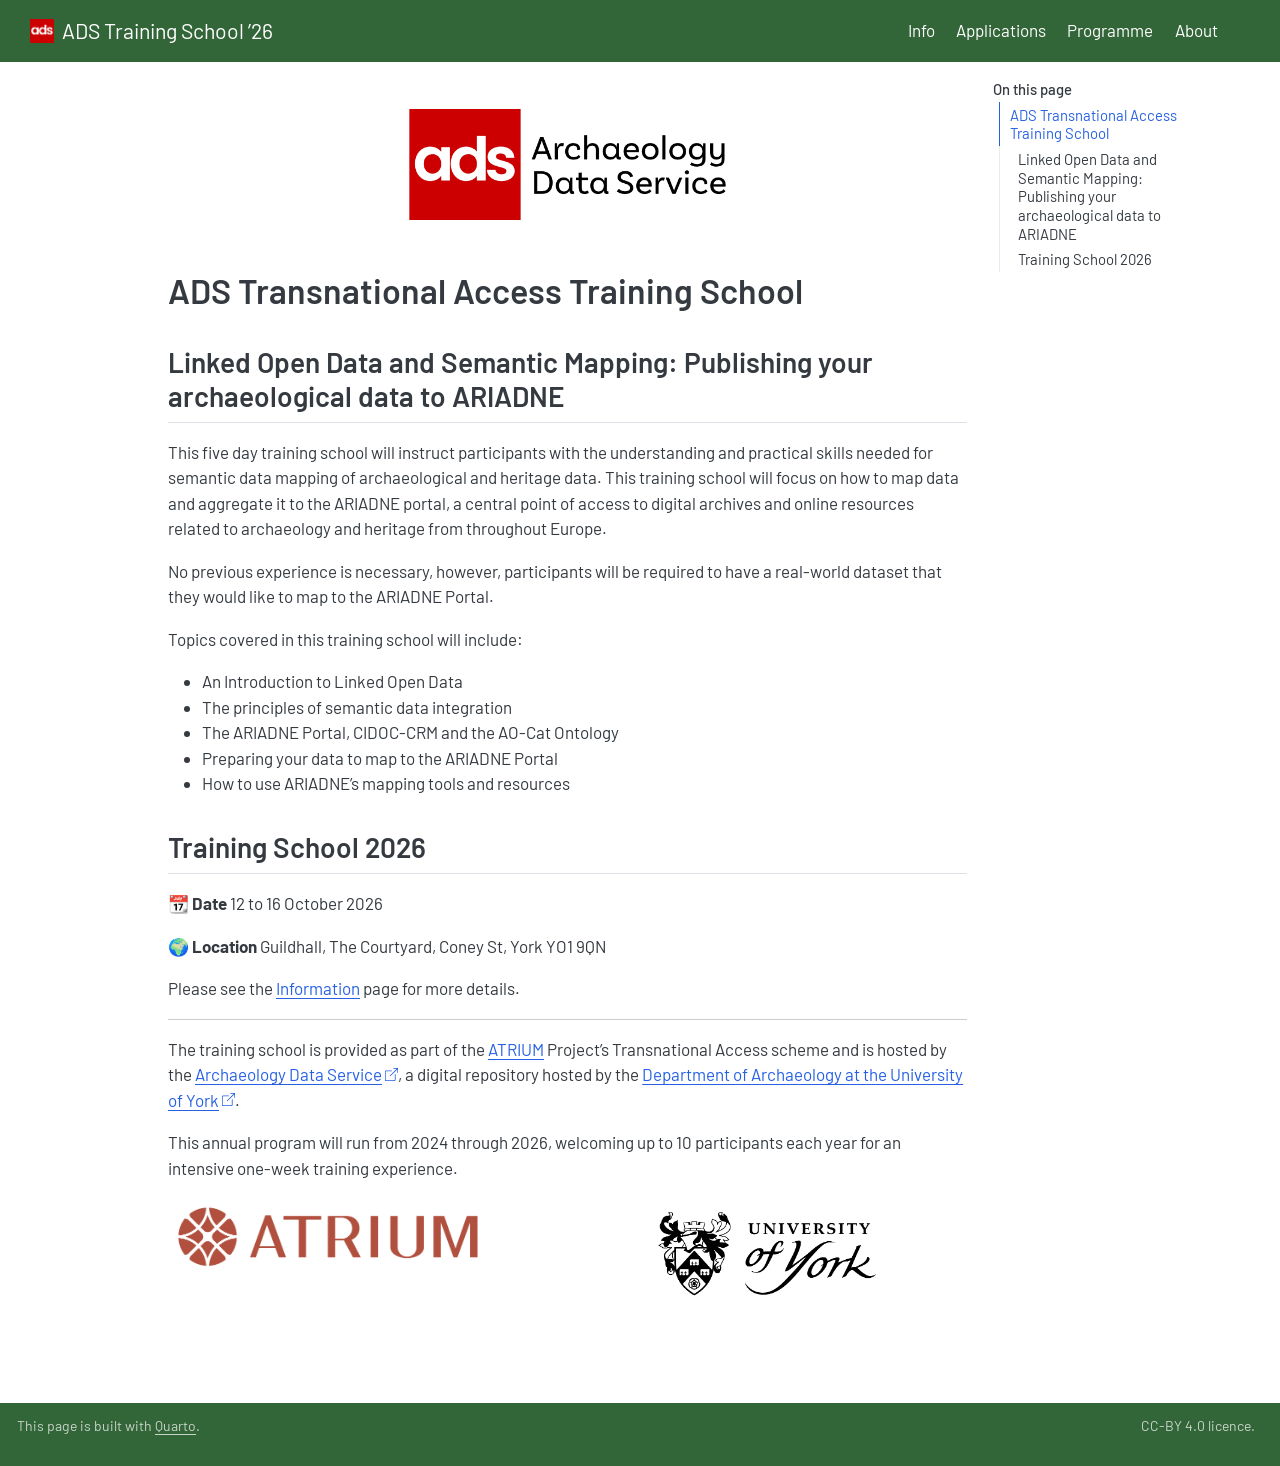
==== docs/index.html @ 08a2dcab "add docs folder" ====
<!DOCTYPE html>
<html xmlns="http://www.w3.org/1999/xhtml" lang="en" xml:lang="en"><head>

<meta charset="utf-8">
<meta name="generator" content="quarto-1.7.31">

<meta name="viewport" content="width=device-width, initial-scale=1.0, user-scalable=yes">


<title>ADS Training School ’26</title>
<style>
code{white-space: pre-wrap;}
span.smallcaps{font-variant: small-caps;}
div.columns{display: flex; gap: min(4vw, 1.5em);}
div.column{flex: auto; overflow-x: auto;}
div.hanging-indent{margin-left: 1.5em; text-indent: -1.5em;}
ul.task-list{list-style: none;}
ul.task-list li input[type="checkbox"] {
  width: 0.8em;
  margin: 0 0.8em 0.2em -1em; /* quarto-specific, see https://github.com/quarto-dev/quarto-cli/issues/4556 */ 
  vertical-align: middle;
}
</style>


<script src="site_libs/quarto-nav/quarto-nav.js"></script>
<script src="site_libs/clipboard/clipboard.min.js"></script>
<script src="site_libs/quarto-search/autocomplete.umd.js"></script>
<script src="site_libs/quarto-search/fuse.min.js"></script>
<script src="site_libs/quarto-search/quarto-search.js"></script>
<meta name="quarto:offset" content="./">
<link href="./images/ads.png" rel="icon" type="image/png">
<script src="site_libs/quarto-html/quarto.js" type="module"></script>
<script src="site_libs/quarto-html/tabsets/tabsets.js" type="module"></script>
<script src="site_libs/quarto-html/popper.min.js"></script>
<script src="site_libs/quarto-html/tippy.umd.min.js"></script>
<script src="site_libs/quarto-html/anchor.min.js"></script>
<link href="site_libs/quarto-html/tippy.css" rel="stylesheet">
<link href="site_libs/quarto-html/quarto-syntax-highlighting-e1a5c8363afafaef2c763b6775fbf3ca.css" rel="stylesheet" id="quarto-text-highlighting-styles">
<script src="site_libs/bootstrap/bootstrap.min.js"></script>
<link href="site_libs/bootstrap/bootstrap-icons.css" rel="stylesheet">
<link href="site_libs/bootstrap/bootstrap-76c09b78791340f88bb5b484cc3c802a.min.css" rel="stylesheet" append-hash="true" id="quarto-bootstrap" data-mode="light">
<script id="quarto-search-options" type="application/json">{
  "location": "navbar",
  "copy-button": false,
  "collapse-after": 3,
  "panel-placement": "end",
  "type": "overlay",
  "limit": 50,
  "keyboard-shortcut": [
    "f",
    "/",
    "s"
  ],
  "language": {
    "search-no-results-text": "No results",
    "search-matching-documents-text": "matching documents",
    "search-copy-link-title": "Copy link to search",
    "search-hide-matches-text": "Hide additional matches",
    "search-more-match-text": "more match in this document",
    "search-more-matches-text": "more matches in this document",
    "search-clear-button-title": "Clear",
    "search-text-placeholder": "",
    "search-detached-cancel-button-title": "Cancel",
    "search-submit-button-title": "Submit",
    "search-label": "Search"
  }
}</script>
<link href="https://fonts.googleapis.com/css2?family=Barlow:ital,wght@0,100;0,200;0,300;0,400;0,500;0,600;0,700;0,800;0,900;1,100;1,200;1,300;1,400;1,500;1,600;1,700;1,800;1,900&amp;display=swap" rel="stylesheet">


<link rel="stylesheet" href="styles.css">
</head>

<body class="nav-fixed quarto-light">

<div id="quarto-search-results"></div>
  <header id="quarto-header" class="headroom fixed-top">
    <nav class="navbar navbar-expand-lg " data-bs-theme="dark">
      <div class="navbar-container container-fluid">
      <div class="navbar-brand-container mx-auto">
    <a href="./index.html" class="navbar-brand navbar-brand-logo">
    <img src="./figs/ads.png" alt="" class="navbar-logo">
    </a>
    <a class="navbar-brand" href="./index.html">
    <span class="navbar-title">ADS Training School ’26</span>
    </a>
  </div>
            <div id="quarto-search" class="" title="Search"></div>
          <button class="navbar-toggler" type="button" data-bs-toggle="collapse" data-bs-target="#navbarCollapse" aria-controls="navbarCollapse" role="menu" aria-expanded="false" aria-label="Toggle navigation" onclick="if (window.quartoToggleHeadroom) { window.quartoToggleHeadroom(); }">
  <span class="navbar-toggler-icon"></span>
</button>
          <div class="collapse navbar-collapse" id="navbarCollapse">
            <ul class="navbar-nav navbar-nav-scroll ms-auto">
  <li class="nav-item">
    <a class="nav-link" href="./info.html"> <i class="bi bi-info-circle-fill" role="img">
</i> 
<span class="menu-text">Info</span></a>
  </li>  
  <li class="nav-item">
    <a class="nav-link" href="./application.html"> <i class="bi bi-clipboard2-" role="img">
</i> 
<span class="menu-text">Applications</span></a>
  </li>  
  <li class="nav-item">
    <a class="nav-link" href="./programme.html"> <i class="bi bi-calendar2-day" role="img">
</i> 
<span class="menu-text">Programme</span></a>
  </li>  
  <li class="nav-item">
    <a class="nav-link" href="./about.html"> <i class="bi bi-people-fill" role="img">
</i> 
<span class="menu-text">About</span></a>
  </li>  
  <li class="nav-item compact">
    <a class="nav-link" href="https://github.com/nickyjgarland/tna-training-school-2026"> <i class="bi bi-github" role="img">
</i> 
<span class="menu-text"></span></a>
  </li>  
</ul>
          </div> <!-- /navcollapse -->
            <div class="quarto-navbar-tools">
</div>
      </div> <!-- /container-fluid -->
    </nav>
</header>
<!-- content -->
<div id="quarto-content" class="quarto-container page-columns page-rows-contents page-layout-article page-navbar">
<!-- sidebar -->
<!-- margin-sidebar -->
    <div id="quarto-margin-sidebar" class="sidebar margin-sidebar">
        <nav id="TOC" role="doc-toc" class="toc-active">
    <h2 id="toc-title">On this page</h2>
   
  <ul>
  <li><a href="#ads-transnational-access-training-school" id="toc-ads-transnational-access-training-school" class="nav-link active" data-scroll-target="#ads-transnational-access-training-school">ADS Transnational Access Training School</a>
  <ul class="collapse">
  <li><a href="#linked-open-data-and-semantic-mapping-publishing-your-archaeological-data-to-ariadne" id="toc-linked-open-data-and-semantic-mapping-publishing-your-archaeological-data-to-ariadne" class="nav-link" data-scroll-target="#linked-open-data-and-semantic-mapping-publishing-your-archaeological-data-to-ariadne">Linked Open Data and Semantic Mapping: Publishing your archaeological data to ARIADNE</a></li>
  <li><a href="#training-school-2026" id="toc-training-school-2026" class="nav-link" data-scroll-target="#training-school-2026">Training School 2026</a></li>
  </ul></li>
  </ul>
</nav>
    </div>
<!-- main -->
<main class="content" id="quarto-document-content"><header id="title-block-header" class="quarto-title-block"></header>




<div class="quarto-figure quarto-figure-center">
<figure class="figure">
<p><img src="figs/ads-logotype.png" class="img-fluid quarto-figure quarto-figure-center figure-img" alt="ADS Logo" width="317"></p>
</figure>
</div>
<section id="ads-transnational-access-training-school" class="level1">
<h1>ADS Transnational Access Training School</h1>
<section id="linked-open-data-and-semantic-mapping-publishing-your-archaeological-data-to-ariadne" class="level2">
<h2 class="anchored" data-anchor-id="linked-open-data-and-semantic-mapping-publishing-your-archaeological-data-to-ariadne">Linked Open Data and Semantic Mapping: Publishing your archaeological data to ARIADNE</h2>
<p>This five day training school will instruct participants with the understanding and practical skills needed for semantic data mapping of archaeological and heritage data. This training school will focus on how to map data and aggregate it to the ARIADNE portal, a central point of access to digital archives and online resources related to archaeology and heritage from throughout Europe.</p>
<p>No previous experience is necessary, however, participants will be required to have a real-world dataset that they would like to map to the ARIADNE Portal.</p>
<p>Topics covered in this training school will include:</p>
<ul>
<li>An Introduction to Linked Open Data</li>
<li>The principles of semantic data integration</li>
<li>The ARIADNE Portal, CIDOC-CRM and the AO-Cat Ontology</li>
<li>Preparing your data to map to the ARIADNE Portal</li>
<li>How to use ARIADNE’s mapping tools and resources</li>
</ul>
</section>
<section id="training-school-2026" class="level2">
<h2 class="anchored" data-anchor-id="training-school-2026">Training School 2026</h2>
<p>📆 <strong>Date</strong> 12 to 16 October 2026</p>
<p>🌍 <strong>Location</strong> Guildhall, The Courtyard, Coney St, York YO1 9QN</p>
<p>Please see the <a href="./info.html">Information</a> page for more details.</p>
<hr>
<p>The training school is provided as part of the <a href="https://atrium-research.eu/travel-grants/">ATRIUM</a> Project’s Transnational Access scheme and is hosted by the <a href="https://archaeologydataservice.ac.uk/" class="external">Archaeology Data Service</a>, a digital repository hosted by the <a href="https://www.york.ac.uk/archaeology/" class="external">Department of Archaeology at the University of York</a>.</p>
<p>This annual program will run from 2024 through 2026, welcoming up to 10 participants each year for an intensive one-week training experience.</p>
<div class="columns">
<div class="column" style="width:40%;">
<p><a href="https://atrium-research.eu"><img src="figs/Clay_atrium.png" class="img-fluid"></a></p>
</div><div class="column" style="width:20%;">

</div><div class="column" style="width:30%;">
<p><a href="https://www.york.ac.uk/"><img src="figs/UOY-Logo_black.png" class="img-fluid"></a></p>
</div>
</div>


</section>
</section>

</main> <!-- /main -->
<script id="quarto-html-after-body" type="application/javascript">
  window.document.addEventListener("DOMContentLoaded", function (event) {
    const icon = "";
    const anchorJS = new window.AnchorJS();
    anchorJS.options = {
      placement: 'right',
      icon: icon
    };
    anchorJS.add('.anchored');
    const isCodeAnnotation = (el) => {
      for (const clz of el.classList) {
        if (clz.startsWith('code-annotation-')) {                     
          return true;
        }
      }
      return false;
    }
    const onCopySuccess = function(e) {
      // button target
      const button = e.trigger;
      // don't keep focus
      button.blur();
      // flash "checked"
      button.classList.add('code-copy-button-checked');
      var currentTitle = button.getAttribute("title");
      button.setAttribute("title", "Copied!");
      let tooltip;
      if (window.bootstrap) {
        button.setAttribute("data-bs-toggle", "tooltip");
        button.setAttribute("data-bs-placement", "left");
        button.setAttribute("data-bs-title", "Copied!");
        tooltip = new bootstrap.Tooltip(button, 
          { trigger: "manual", 
            customClass: "code-copy-button-tooltip",
            offset: [0, -8]});
        tooltip.show();    
      }
      setTimeout(function() {
        if (tooltip) {
          tooltip.hide();
          button.removeAttribute("data-bs-title");
          button.removeAttribute("data-bs-toggle");
          button.removeAttribute("data-bs-placement");
        }
        button.setAttribute("title", currentTitle);
        button.classList.remove('code-copy-button-checked');
      }, 1000);
      // clear code selection
      e.clearSelection();
    }
    const getTextToCopy = function(trigger) {
        const codeEl = trigger.previousElementSibling.cloneNode(true);
        for (const childEl of codeEl.children) {
          if (isCodeAnnotation(childEl)) {
            childEl.remove();
          }
        }
        return codeEl.innerText;
    }
    const clipboard = new window.ClipboardJS('.code-copy-button:not([data-in-quarto-modal])', {
      text: getTextToCopy
    });
    clipboard.on('success', onCopySuccess);
    if (window.document.getElementById('quarto-embedded-source-code-modal')) {
      const clipboardModal = new window.ClipboardJS('.code-copy-button[data-in-quarto-modal]', {
        text: getTextToCopy,
        container: window.document.getElementById('quarto-embedded-source-code-modal')
      });
      clipboardModal.on('success', onCopySuccess);
    }
      var localhostRegex = new RegExp(/^(?:http|https):\/\/localhost\:?[0-9]*\//);
      var mailtoRegex = new RegExp(/^mailto:/);
        var filterRegex = new RegExp("https:\/\/archaeologydataservice\.ac\.uk\/");
      var isInternal = (href) => {
          return filterRegex.test(href) || localhostRegex.test(href) || mailtoRegex.test(href);
      }
      // Inspect non-navigation links and adorn them if external
     var links = window.document.querySelectorAll('a[href]:not(.nav-link):not(.navbar-brand):not(.toc-action):not(.sidebar-link):not(.sidebar-item-toggle):not(.pagination-link):not(.no-external):not([aria-hidden]):not(.dropdown-item):not(.quarto-navigation-tool):not(.about-link)');
      for (var i=0; i<links.length; i++) {
        const link = links[i];
        if (!isInternal(link.href)) {
          // undo the damage that might have been done by quarto-nav.js in the case of
          // links that we want to consider external
          if (link.dataset.originalHref !== undefined) {
            link.href = link.dataset.originalHref;
          }
            // target, if specified
            link.setAttribute("target", "_blank");
            if (link.getAttribute("rel") === null) {
              link.setAttribute("rel", "noopener");
            }
        }
      }
    function tippyHover(el, contentFn, onTriggerFn, onUntriggerFn) {
      const config = {
        allowHTML: true,
        maxWidth: 500,
        delay: 100,
        arrow: false,
        appendTo: function(el) {
            return el.parentElement;
        },
        interactive: true,
        interactiveBorder: 10,
        theme: 'quarto',
        placement: 'bottom-start',
      };
      if (contentFn) {
        config.content = contentFn;
      }
      if (onTriggerFn) {
        config.onTrigger = onTriggerFn;
      }
      if (onUntriggerFn) {
        config.onUntrigger = onUntriggerFn;
      }
      window.tippy(el, config); 
    }
    const noterefs = window.document.querySelectorAll('a[role="doc-noteref"]');
    for (var i=0; i<noterefs.length; i++) {
      const ref = noterefs[i];
      tippyHover(ref, function() {
        // use id or data attribute instead here
        let href = ref.getAttribute('data-footnote-href') || ref.getAttribute('href');
        try { href = new URL(href).hash; } catch {}
        const id = href.replace(/^#\/?/, "");
        const note = window.document.getElementById(id);
        if (note) {
          return note.innerHTML;
        } else {
          return "";
        }
      });
    }
    const xrefs = window.document.querySelectorAll('a.quarto-xref');
    const processXRef = (id, note) => {
      // Strip column container classes
      const stripColumnClz = (el) => {
        el.classList.remove("page-full", "page-columns");
        if (el.children) {
          for (const child of el.children) {
            stripColumnClz(child);
          }
        }
      }
      stripColumnClz(note)
      if (id === null || id.startsWith('sec-')) {
        // Special case sections, only their first couple elements
        const container = document.createElement("div");
        if (note.children && note.children.length > 2) {
          container.appendChild(note.children[0].cloneNode(true));
          for (let i = 1; i < note.children.length; i++) {
            const child = note.children[i];
            if (child.tagName === "P" && child.innerText === "") {
              continue;
            } else {
              container.appendChild(child.cloneNode(true));
              break;
            }
          }
          if (window.Quarto?.typesetMath) {
            window.Quarto.typesetMath(container);
          }
          return container.innerHTML
        } else {
          if (window.Quarto?.typesetMath) {
            window.Quarto.typesetMath(note);
          }
          return note.innerHTML;
        }
      } else {
        // Remove any anchor links if they are present
        const anchorLink = note.querySelector('a.anchorjs-link');
        if (anchorLink) {
          anchorLink.remove();
        }
        if (window.Quarto?.typesetMath) {
          window.Quarto.typesetMath(note);
        }
        if (note.classList.contains("callout")) {
          return note.outerHTML;
        } else {
          return note.innerHTML;
        }
      }
    }
    for (var i=0; i<xrefs.length; i++) {
      const xref = xrefs[i];
      tippyHover(xref, undefined, function(instance) {
        instance.disable();
        let url = xref.getAttribute('href');
        let hash = undefined; 
        if (url.startsWith('#')) {
          hash = url;
        } else {
          try { hash = new URL(url).hash; } catch {}
        }
        if (hash) {
          const id = hash.replace(/^#\/?/, "");
          const note = window.document.getElementById(id);
          if (note !== null) {
            try {
              const html = processXRef(id, note.cloneNode(true));
              instance.setContent(html);
            } finally {
              instance.enable();
              instance.show();
            }
          } else {
            // See if we can fetch this
            fetch(url.split('#')[0])
            .then(res => res.text())
            .then(html => {
              const parser = new DOMParser();
              const htmlDoc = parser.parseFromString(html, "text/html");
              const note = htmlDoc.getElementById(id);
              if (note !== null) {
                const html = processXRef(id, note);
                instance.setContent(html);
              } 
            }).finally(() => {
              instance.enable();
              instance.show();
            });
          }
        } else {
          // See if we can fetch a full url (with no hash to target)
          // This is a special case and we should probably do some content thinning / targeting
          fetch(url)
          .then(res => res.text())
          .then(html => {
            const parser = new DOMParser();
            const htmlDoc = parser.parseFromString(html, "text/html");
            const note = htmlDoc.querySelector('main.content');
            if (note !== null) {
              // This should only happen for chapter cross references
              // (since there is no id in the URL)
              // remove the first header
              if (note.children.length > 0 && note.children[0].tagName === "HEADER") {
                note.children[0].remove();
              }
              const html = processXRef(null, note);
              instance.setContent(html);
            } 
          }).finally(() => {
            instance.enable();
            instance.show();
          });
        }
      }, function(instance) {
      });
    }
        let selectedAnnoteEl;
        const selectorForAnnotation = ( cell, annotation) => {
          let cellAttr = 'data-code-cell="' + cell + '"';
          let lineAttr = 'data-code-annotation="' +  annotation + '"';
          const selector = 'span[' + cellAttr + '][' + lineAttr + ']';
          return selector;
        }
        const selectCodeLines = (annoteEl) => {
          const doc = window.document;
          const targetCell = annoteEl.getAttribute("data-target-cell");
          const targetAnnotation = annoteEl.getAttribute("data-target-annotation");
          const annoteSpan = window.document.querySelector(selectorForAnnotation(targetCell, targetAnnotation));
          const lines = annoteSpan.getAttribute("data-code-lines").split(",");
          const lineIds = lines.map((line) => {
            return targetCell + "-" + line;
          })
          let top = null;
          let height = null;
          let parent = null;
          if (lineIds.length > 0) {
              //compute the position of the single el (top and bottom and make a div)
              const el = window.document.getElementById(lineIds[0]);
              top = el.offsetTop;
              height = el.offsetHeight;
              parent = el.parentElement.parentElement;
            if (lineIds.length > 1) {
              const lastEl = window.document.getElementById(lineIds[lineIds.length - 1]);
              const bottom = lastEl.offsetTop + lastEl.offsetHeight;
              height = bottom - top;
            }
            if (top !== null && height !== null && parent !== null) {
              // cook up a div (if necessary) and position it 
              let div = window.document.getElementById("code-annotation-line-highlight");
              if (div === null) {
                div = window.document.createElement("div");
                div.setAttribute("id", "code-annotation-line-highlight");
                div.style.position = 'absolute';
                parent.appendChild(div);
              }
              div.style.top = top - 2 + "px";
              div.style.height = height + 4 + "px";
              div.style.left = 0;
              let gutterDiv = window.document.getElementById("code-annotation-line-highlight-gutter");
              if (gutterDiv === null) {
                gutterDiv = window.document.createElement("div");
                gutterDiv.setAttribute("id", "code-annotation-line-highlight-gutter");
                gutterDiv.style.position = 'absolute';
                const codeCell = window.document.getElementById(targetCell);
                const gutter = codeCell.querySelector('.code-annotation-gutter');
                gutter.appendChild(gutterDiv);
              }
              gutterDiv.style.top = top - 2 + "px";
              gutterDiv.style.height = height + 4 + "px";
            }
            selectedAnnoteEl = annoteEl;
          }
        };
        const unselectCodeLines = () => {
          const elementsIds = ["code-annotation-line-highlight", "code-annotation-line-highlight-gutter"];
          elementsIds.forEach((elId) => {
            const div = window.document.getElementById(elId);
            if (div) {
              div.remove();
            }
          });
          selectedAnnoteEl = undefined;
        };
          // Handle positioning of the toggle
      window.addEventListener(
        "resize",
        throttle(() => {
          elRect = undefined;
          if (selectedAnnoteEl) {
            selectCodeLines(selectedAnnoteEl);
          }
        }, 10)
      );
      function throttle(fn, ms) {
      let throttle = false;
      let timer;
        return (...args) => {
          if(!throttle) { // first call gets through
              fn.apply(this, args);
              throttle = true;
          } else { // all the others get throttled
              if(timer) clearTimeout(timer); // cancel #2
              timer = setTimeout(() => {
                fn.apply(this, args);
                timer = throttle = false;
              }, ms);
          }
        };
      }
        // Attach click handler to the DT
        const annoteDls = window.document.querySelectorAll('dt[data-target-cell]');
        for (const annoteDlNode of annoteDls) {
          annoteDlNode.addEventListener('click', (event) => {
            const clickedEl = event.target;
            if (clickedEl !== selectedAnnoteEl) {
              unselectCodeLines();
              const activeEl = window.document.querySelector('dt[data-target-cell].code-annotation-active');
              if (activeEl) {
                activeEl.classList.remove('code-annotation-active');
              }
              selectCodeLines(clickedEl);
              clickedEl.classList.add('code-annotation-active');
            } else {
              // Unselect the line
              unselectCodeLines();
              clickedEl.classList.remove('code-annotation-active');
            }
          });
        }
    const findCites = (el) => {
      const parentEl = el.parentElement;
      if (parentEl) {
        const cites = parentEl.dataset.cites;
        if (cites) {
          return {
            el,
            cites: cites.split(' ')
          };
        } else {
          return findCites(el.parentElement)
        }
      } else {
        return undefined;
      }
    };
    var bibliorefs = window.document.querySelectorAll('a[role="doc-biblioref"]');
    for (var i=0; i<bibliorefs.length; i++) {
      const ref = bibliorefs[i];
      const citeInfo = findCites(ref);
      if (citeInfo) {
        tippyHover(citeInfo.el, function() {
          var popup = window.document.createElement('div');
          citeInfo.cites.forEach(function(cite) {
            var citeDiv = window.document.createElement('div');
            citeDiv.classList.add('hanging-indent');
            citeDiv.classList.add('csl-entry');
            var biblioDiv = window.document.getElementById('ref-' + cite);
            if (biblioDiv) {
              citeDiv.innerHTML = biblioDiv.innerHTML;
            }
            popup.appendChild(citeDiv);
          });
          return popup.innerHTML;
        });
      }
    }
  });
  </script>
</div> <!-- /content -->
<footer class="footer">
  <div class="nav-footer">
    <div class="nav-footer-left">
<p>This page is built with <a href="https://quarto.org/">Quarto</a>.</p>
</div>   
    <div class="nav-footer-center">
      &nbsp;
    </div>
    <div class="nav-footer-right">
      <ul class="footer-items list-unstyled">
    <li class="nav-item">
    <a class="nav-link" href="https://creativecommons.org/licenses/by/4.0/deed.en">
<p>CC-BY 4.0 licence.</p>
</a>
  </li>  
</ul>
    </div>
  </div>
</footer>




</body></html>
---- docs/site_libs/quarto-html/tippy.css ----
.tippy-box[data-animation=fade][data-state=hidden]{opacity:0}[data-tippy-root]{max-width:calc(100vw - 10px)}.tippy-box{position:relative;background-color:#333;color:#fff;border-radius:4px;font-size:14px;line-height:1.4;white-space:normal;outline:0;transition-property:transform,visibility,opacity}.tippy-box[data-placement^=top]>.tippy-arrow{bottom:0}.tippy-box[data-placement^=top]>.tippy-arrow:before{bottom:-7px;left:0;border-width:8px 8px 0;border-top-color:initial;transform-origin:center top}.tippy-box[data-placement^=bottom]>.tippy-arrow{top:0}.tippy-box[data-placement^=bottom]>.tippy-arrow:before{top:-7px;left:0;border-width:0 8px 8px;border-bottom-color:initial;transform-origin:center bottom}.tippy-box[data-placement^=left]>.tippy-arrow{right:0}.tippy-box[data-placement^=left]>.tippy-arrow:before{border-width:8px 0 8px 8px;border-left-color:initial;right:-7px;transform-origin:center left}.tippy-box[data-placement^=right]>.tippy-arrow{left:0}.tippy-box[data-placement^=right]>.tippy-arrow:before{left:-7px;border-width:8px 8px 8px 0;border-right-color:initial;transform-origin:center right}.tippy-box[data-inertia][data-state=visible]{transition-timing-function:cubic-bezier(.54,1.5,.38,1.11)}.tippy-arrow{width:16px;height:16px;color:#333}.tippy-arrow:before{content:"";position:absolute;border-color:transparent;border-style:solid}.tippy-content{position:relative;padding:5px 9px;z-index:1}
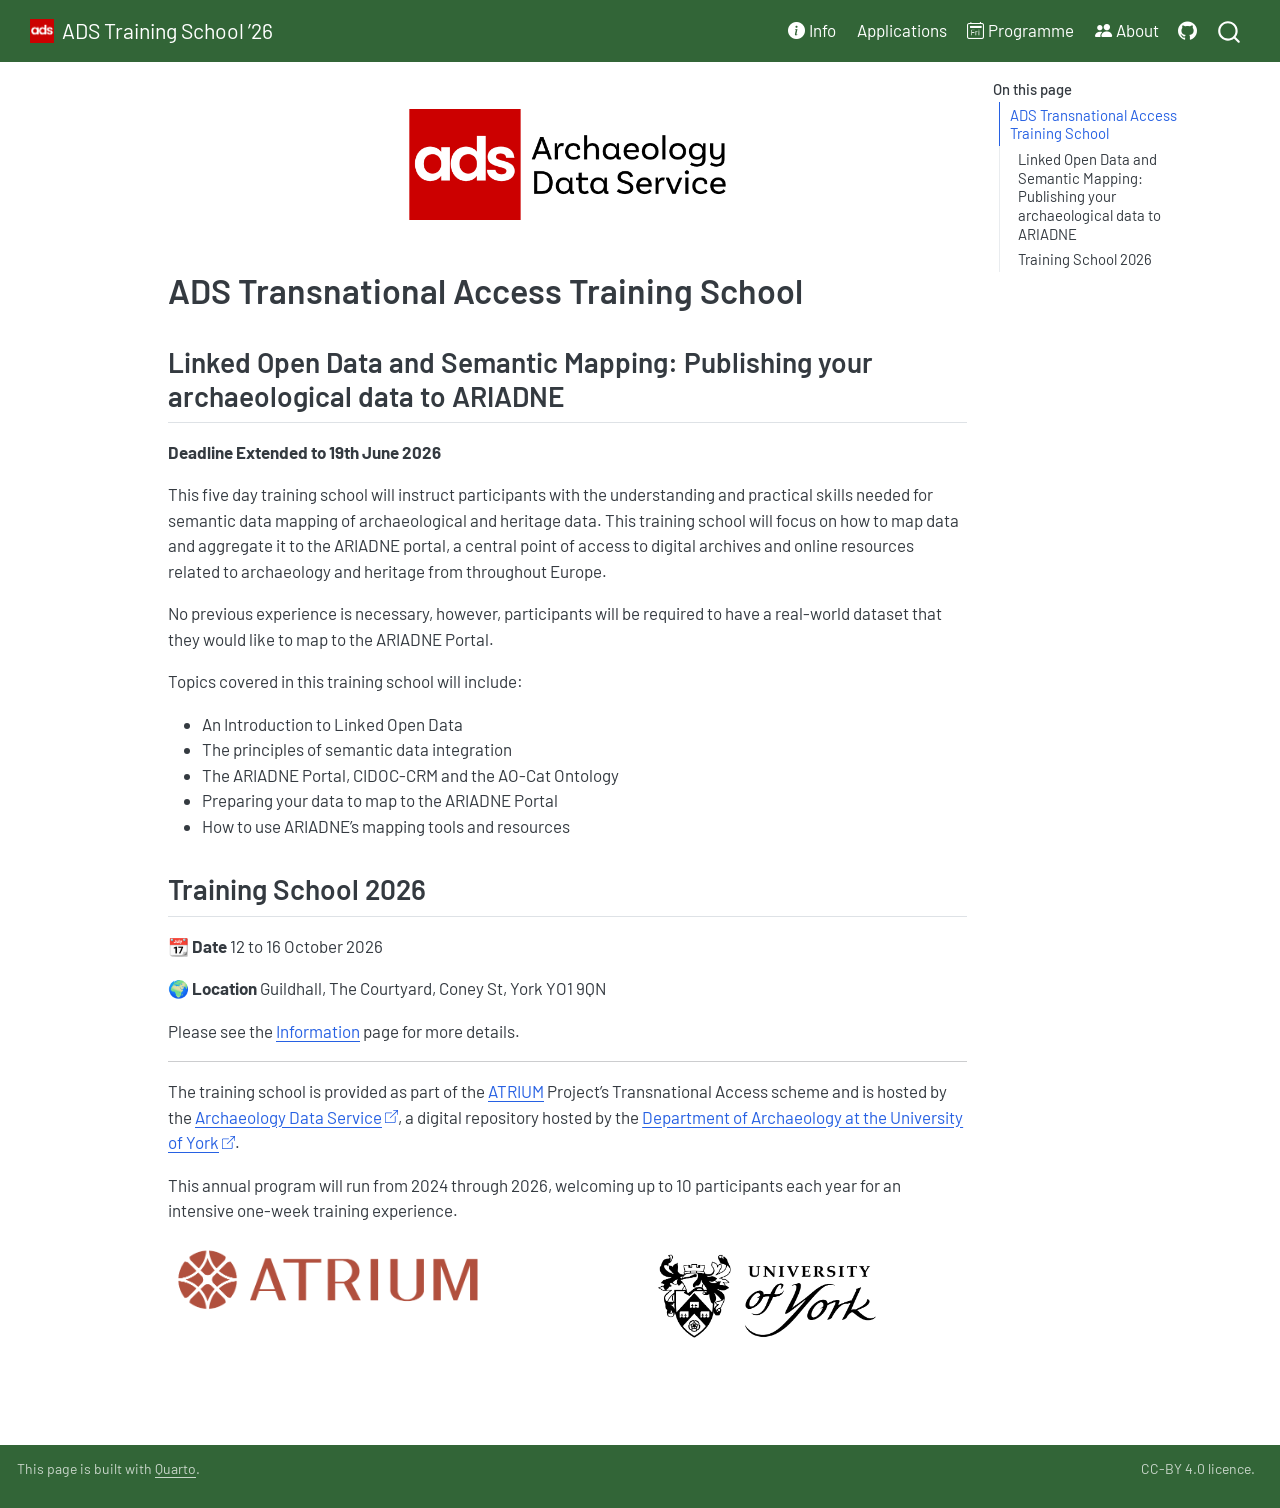
==== commit c223fe81: "Rendered version updated 080626" ====
--- a/docs/index.html
+++ b/docs/index.html
@@ -2,13 +2,16 @@
 <html xmlns="http://www.w3.org/1999/xhtml" lang="en" xml:lang="en"><head>
 
 <meta charset="utf-8">
-<meta name="generator" content="quarto-1.7.31">
+<meta name="generator" content="quarto-1.9.38">
 
 <meta name="viewport" content="width=device-width, initial-scale=1.0, user-scalable=yes">
 
 
 <title>ADS Training School ’26</title>
 <style>
+/* Default styles provided by pandoc.
+** See https://pandoc.org/MANUAL.html#variables-for-html for config info.
+*/
 code{white-space: pre-wrap;}
 span.smallcaps{font-variant: small-caps;}
 div.columns{display: flex; gap: min(4vw, 1.5em);}
@@ -36,10 +39,10 @@
 <script src="site_libs/quarto-html/tippy.umd.min.js"></script>
 <script src="site_libs/quarto-html/anchor.min.js"></script>
 <link href="site_libs/quarto-html/tippy.css" rel="stylesheet">
-<link href="site_libs/quarto-html/quarto-syntax-highlighting-e1a5c8363afafaef2c763b6775fbf3ca.css" rel="stylesheet" id="quarto-text-highlighting-styles">
+<link href="site_libs/quarto-html/quarto-syntax-highlighting-15634bcf2e68342d4ad2dfa704d543f6.css" rel="stylesheet" id="quarto-text-highlighting-styles">
 <script src="site_libs/bootstrap/bootstrap.min.js"></script>
 <link href="site_libs/bootstrap/bootstrap-icons.css" rel="stylesheet">
-<link href="site_libs/bootstrap/bootstrap-76c09b78791340f88bb5b484cc3c802a.min.css" rel="stylesheet" append-hash="true" id="quarto-bootstrap" data-mode="light">
+<link href="site_libs/bootstrap/bootstrap-4abc3698eae81904341866e732fc32a6.min.css" rel="stylesheet" append-hash="true" id="quarto-bootstrap" data-mode="light">
 <script id="quarto-search-options" type="application/json">{
   "location": "navbar",
   "copy-button": false,
@@ -80,7 +83,8 @@
       <div class="navbar-container container-fluid">
       <div class="navbar-brand-container mx-auto">
     <a href="./index.html" class="navbar-brand navbar-brand-logo">
-    <img src="./figs/ads.png" alt="" class="navbar-logo">
+    <img src="./figs/ads.png" alt="" class="navbar-logo light-content">
+    <img src="./figs/ads.png" alt="" class="navbar-logo dark-content">
     </a>
     <a class="navbar-brand" href="./index.html">
     <span class="navbar-title">ADS Training School ’26</span>
@@ -156,6 +160,7 @@
 <h1>ADS Transnational Access Training School</h1>
 <section id="linked-open-data-and-semantic-mapping-publishing-your-archaeological-data-to-ariadne" class="level2">
 <h2 class="anchored" data-anchor-id="linked-open-data-and-semantic-mapping-publishing-your-archaeological-data-to-ariadne">Linked Open Data and Semantic Mapping: Publishing your archaeological data to ARIADNE</h2>
+<p><strong>Deadline Extended to 19th June 2026</strong></p>
 <p>This five day training school will instruct participants with the understanding and practical skills needed for semantic data mapping of archaeological and heritage data. This training school will focus on how to map data and aggregate it to the ARIADNE portal, a central point of access to digital archives and online resources related to archaeology and heritage from throughout Europe.</p>
 <p>No previous experience is necessary, however, participants will be required to have a real-world dataset that they would like to map to the ARIADNE Portal.</p>
 <p>Topics covered in this training school will include:</p>
@@ -241,13 +246,14 @@
       e.clearSelection();
     }
     const getTextToCopy = function(trigger) {
-        const codeEl = trigger.previousElementSibling.cloneNode(true);
-        for (const childEl of codeEl.children) {
-          if (isCodeAnnotation(childEl)) {
-            childEl.remove();
-          }
-        }
-        return codeEl.innerText;
+      const outerScaffold = trigger.parentElement.cloneNode(true);
+      const codeEl = outerScaffold.querySelector('code');
+      for (const childEl of codeEl.children) {
+        if (isCodeAnnotation(childEl)) {
+          childEl.remove();
+        }
+      }
+      return codeEl.innerText;
     }
     const clipboard = new window.ClipboardJS('.code-copy-button:not([data-in-quarto-modal])', {
       text: getTextToCopy
--- a/docs/site_libs/quarto-html/quarto-syntax-highlighting-15634bcf2e68342d4ad2dfa704d543f6.css
+++ b/docs/site_libs/quarto-html/quarto-syntax-highlighting-15634bcf2e68342d4ad2dfa704d543f6.css
@@ -0,0 +1,236 @@
+/* quarto syntax highlight colors */
+:root {
+  --quarto-hl-ot-color: #003B4F;
+  --quarto-hl-at-color: #657422;
+  --quarto-hl-ss-color: #20794D;
+  --quarto-hl-an-color: #5E5E5E;
+  --quarto-hl-fu-color: #4758AB;
+  --quarto-hl-st-color: #20794D;
+  --quarto-hl-cf-color: #003B4F;
+  --quarto-hl-op-color: #5E5E5E;
+  --quarto-hl-er-color: #AD0000;
+  --quarto-hl-bn-color: #AD0000;
+  --quarto-hl-al-color: #AD0000;
+  --quarto-hl-va-color: #111111;
+  --quarto-hl-bu-color: inherit;
+  --quarto-hl-ex-color: inherit;
+  --quarto-hl-pp-color: #AD0000;
+  --quarto-hl-in-color: #5E5E5E;
+  --quarto-hl-vs-color: #20794D;
+  --quarto-hl-wa-color: #5E5E5E;
+  --quarto-hl-do-color: #5E5E5E;
+  --quarto-hl-im-color: #00769E;
+  --quarto-hl-ch-color: #20794D;
+  --quarto-hl-dt-color: #AD0000;
+  --quarto-hl-fl-color: #AD0000;
+  --quarto-hl-co-color: #5E5E5E;
+  --quarto-hl-cv-color: #5E5E5E;
+  --quarto-hl-cn-color: #8f5902;
+  --quarto-hl-sc-color: #5E5E5E;
+  --quarto-hl-dv-color: #AD0000;
+  --quarto-hl-kw-color: #003B4F;
+}
+
+/* other quarto variables */
+:root {
+  --quarto-font-monospace: SFMono-Regular, Menlo, Monaco, Consolas, "Liberation Mono", "Courier New", monospace;
+}
+
+/* syntax highlight based on Pandoc's rules */
+pre > code.sourceCode > span {
+  color: #003B4F;
+}
+
+code.sourceCode > span {
+  color: #003B4F;
+}
+
+div.sourceCode,
+div.sourceCode pre.sourceCode {
+  color: #003B4F;
+}
+
+/* Normal */
+code span {
+  color: #003B4F;
+}
+
+/* Alert */
+code span.al {
+  color: #AD0000;
+  font-style: inherit;
+}
+
+/* Annotation */
+code span.an {
+  color: #5E5E5E;
+  font-style: inherit;
+}
+
+/* Attribute */
+code span.at {
+  color: #657422;
+  font-style: inherit;
+}
+
+/* BaseN */
+code span.bn {
+  color: #AD0000;
+  font-style: inherit;
+}
+
+/* BuiltIn */
+code span.bu {
+  font-style: inherit;
+}
+
+/* ControlFlow */
+code span.cf {
+  color: #003B4F;
+  font-weight: bold;
+  font-style: inherit;
+}
+
+/* Char */
+code span.ch {
+  color: #20794D;
+  font-style: inherit;
+}
+
+/* Constant */
+code span.cn {
+  color: #8f5902;
+  font-style: inherit;
+}
+
+/* Comment */
+code span.co {
+  color: #5E5E5E;
+  font-style: inherit;
+}
+
+/* CommentVar */
+code span.cv {
+  color: #5E5E5E;
+  font-style: italic;
+}
+
+/* Documentation */
+code span.do {
+  color: #5E5E5E;
+  font-style: italic;
+}
+
+/* DataType */
+code span.dt {
+  color: #AD0000;
+  font-style: inherit;
+}
+
+/* DecVal */
+code span.dv {
+  color: #AD0000;
+  font-style: inherit;
+}
+
+/* Error */
+code span.er {
+  color: #AD0000;
+  font-style: inherit;
+}
+
+/* Extension */
+code span.ex {
+  font-style: inherit;
+}
+
+/* Float */
+code span.fl {
+  color: #AD0000;
+  font-style: inherit;
+}
+
+/* Function */
+code span.fu {
+  color: #4758AB;
+  font-style: inherit;
+}
+
+/* Import */
+code span.im {
+  color: #00769E;
+  font-style: inherit;
+}
+
+/* Information */
+code span.in {
+  color: #5E5E5E;
+  font-style: inherit;
+}
+
+/* Keyword */
+code span.kw {
+  color: #003B4F;
+  font-weight: bold;
+  font-style: inherit;
+}
+
+/* Operator */
+code span.op {
+  color: #5E5E5E;
+  font-style: inherit;
+}
+
+/* Other */
+code span.ot {
+  color: #003B4F;
+  font-style: inherit;
+}
+
+/* Preprocessor */
+code span.pp {
+  color: #AD0000;
+  font-style: inherit;
+}
+
+/* SpecialChar */
+code span.sc {
+  color: #5E5E5E;
+  font-style: inherit;
+}
+
+/* SpecialString */
+code span.ss {
+  color: #20794D;
+  font-style: inherit;
+}
+
+/* String */
+code span.st {
+  color: #20794D;
+  font-style: inherit;
+}
+
+/* Variable */
+code span.va {
+  color: #111111;
+  font-style: inherit;
+}
+
+/* VerbatimString */
+code span.vs {
+  color: #20794D;
+  font-style: inherit;
+}
+
+/* Warning */
+code span.wa {
+  color: #5E5E5E;
+  font-style: italic;
+}
+
+.prevent-inlining {
+  content: "</";
+}
+
+/*# sourceMappingURL=f23921c56f73e400b49028c9186a1aa0.css.map */
